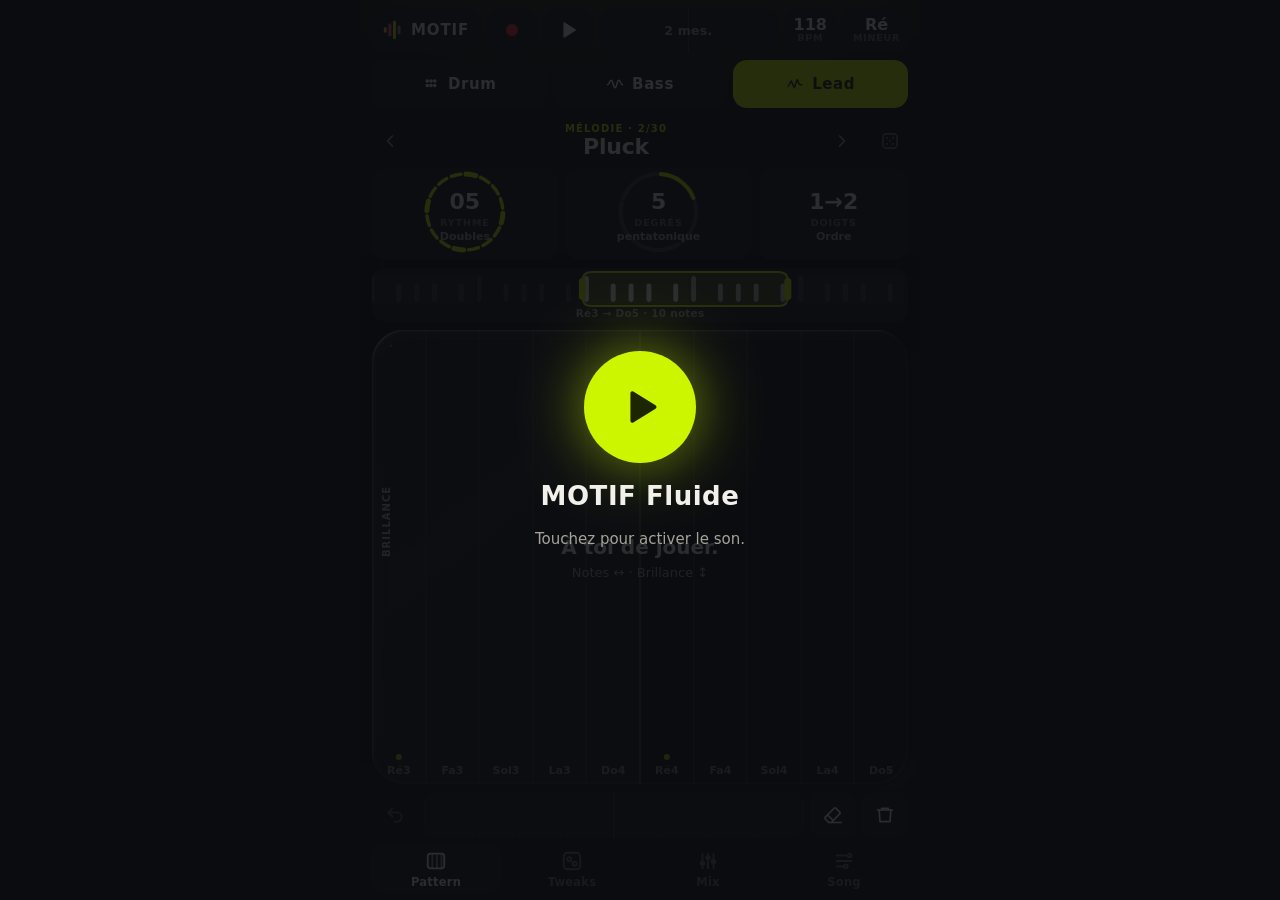
==== fluide/index.html @ ef624890 "MOTIF fluide build 0e9cb14f42" ====
<!doctype html>
<html lang="fr" data-theme="dark">
<head>
<meta charset="utf-8">
<meta name="viewport" content="width=device-width, initial-scale=1, viewport-fit=cover, user-scalable=no">
<meta name="apple-mobile-web-app-capable" content="yes">
<meta name="mobile-web-app-capable" content="yes">
<meta name="apple-mobile-web-app-status-bar-style" content="black-translucent">
<meta name="apple-mobile-web-app-title" content="MOTIF Fluide">
<meta name="application-name" content="MOTIF Fluide">
<meta name="format-detection" content="telephone=no">
<meta name="robots" content="noindex, nofollow, noarchive">
<meta name="color-scheme" content="dark light">
<meta http-equiv="Content-Security-Policy" content="default-src 'self'; script-src 'self' 'sha256-SbL5OrVFmEyQvh30/NEdS1uhGqGf1LzdFZ/gCuJX3ds='; style-src 'self' 'unsafe-inline'; img-src 'self' data: blob:; media-src 'self' blob:; connect-src 'self'; worker-src 'self' blob:; object-src 'none'; base-uri 'none'; form-action 'none'">
<meta name="theme-color" content="#0b0c10" id="themeColor">
<meta name="description" content="MOTIF — créer de la musique au doigt : batterie, basse, mélodie, boucles et exports.">
<title>MOTIF Fluide</title>
<link rel="manifest" href="manifest.webmanifest">
<link rel="icon" href="icons/icon.svg" type="image/svg+xml">
<link rel="apple-touch-icon" href="icons/icon-180.png">
<link rel="stylesheet" href="styles.css?v=0e9cb14f42">
<script>
  // Theme before first paint (no flash). Preference kept per device.
  (function () {
    try {
      var t = localStorage.getItem('motif3-fluide.theme') || 'dark';
      document.documentElement.dataset.theme = t;
      var st = JSON.parse(localStorage.getItem('motif3-fluide.settings') || '{}');
      if (st.glass === undefined ? true : st.glass) document.documentElement.setAttribute('data-glass', '');
      document.getElementById('themeColor').setAttribute('content', t === 'light' ? '#f3efe6' : '#0b0c10');
    } catch (e) {}
  })();
</script>
</head>
<body>
<div id="app" class="app" aria-live="off"></div>
<noscript>MOTIF a besoin de JavaScript.</noscript>
<script type="module" src="app.js?v=0e9cb14f42"></script>
</body>
</html>
---- fluide/styles.css ----
:root{--font: -apple-system, BlinkMacSystemFont, "SF Pro Text", "Inter", system-ui, sans-serif;--r-lg: 20px;--r-md: 14px;--r-sm: 10px;--gap: 8px;--safe-t: env(safe-area-inset-top, 0px);--safe-b: env(safe-area-inset-bottom, 0px);--safe-l: env(safe-area-inset-left, 0px);--safe-r: env(safe-area-inset-right, 0px);--app-h: 100dvh;--accent: var(--lead);--accent-ink: var(--lead-ink)}:root[data-theme=light]{color-scheme:light;--bg: #f3efe6;--bg-2: #ece6d9;--surface: #e6e0d2;--surface-2: #ddd6c6;--surface-3: #d2cab8;--ink: #1d1c1a;--ink-2: #5d5950;--ink-3: #8a8578;--line: rgba(29, 28, 26, .09);--line-2: rgba(29, 28, 26, .16);--drum: #2c9b94;--bass: #df5a4e;--lead: #ec9228;--drum-ink: #08302d;--bass-ink: #3a0c08;--lead-ink: #3b2104;--rec: #e0443a;--ok: #2f8f5b;--glow-a: rgba(255, 255, 255, .55);--glow-b: rgba(255, 255, 255, 0);--pad-hi: rgba(255, 255, 255, .22);--pad-lo: rgba(0, 0, 0, .06);--shadow: 0 8px 30px rgba(60, 45, 20, .16)}:root[data-theme=dark]{color-scheme:dark;--bg: #0b0c10;--bg-2: #0f1015;--surface: #16171d;--surface-2: #1d1f27;--surface-3: #272a34;--ink: #f2f0ea;--ink-2: #a6a39b;--ink-3: #6f6c66;--line: rgba(255, 255, 255, .07);--line-2: rgba(255, 255, 255, .13);--drum: #ffae63;--bass: #ff6886;--lead: #d4f25a;--drum-ink: #2a1503;--bass-ink: #2b0710;--lead-ink: #1d2603;--rec: #ff4d4d;--ok: #63d69a;--glow-a: rgba(255, 255, 255, .5);--glow-b: rgba(255, 255, 255, 0);--pad-hi: rgba(255, 255, 255, .06);--pad-lo: rgba(0, 0, 0, .25);--shadow: 0 10px 40px rgba(0, 0, 0, .55)}@supports (color: color(display-p3 1 1 1)){:root[data-theme=dark]{--drum: color(display-p3 1 .68 .36);--bass: color(display-p3 1 .38 .54);--lead: color(display-p3 .83 .96 .3);--rec: color(display-p3 1 .27 .25)}:root[data-theme=light]{--drum: color(display-p3 .16 .6 .57);--bass: color(display-p3 .87 .33 .28);--lead: color(display-p3 .93 .56 .12)}}*{box-sizing:border-box;-webkit-tap-highlight-color:transparent}html,body{margin:0;height:100%;overflow:hidden;background:var(--bg);color:var(--ink);font-family:var(--font);overscroll-behavior:none}body{position:fixed;inset:0;-webkit-text-size-adjust:100%}body,button,.noselect{-webkit-user-select:none;user-select:none;-webkit-touch-callout:none}input,textarea,[contenteditable]{-webkit-user-select:text;user-select:text;-webkit-touch-callout:default}button{font:inherit;color:inherit;background:none;border:0;padding:0;margin:0;cursor:pointer;touch-action:manipulation}button:focus-visible,[tabindex]:focus-visible{outline:2px solid var(--accent, var(--lead));outline-offset:2px}svg{display:block}.app{position:fixed;inset:0;height:var(--app-h);display:flex;flex-direction:column;padding:var(--safe-t) var(--safe-r) 0 var(--safe-l);background:var(--bg);--accent: var(--lead);--accent-ink: var(--lead-ink);touch-action:none}.app[data-part=drum]{--accent: var(--drum);--accent-ink: var(--drum-ink)}.app[data-part=bass]{--accent: var(--bass);--accent-ink: var(--bass-ink)}.app[data-part=lead]{--accent: var(--lead);--accent-ink: var(--lead-ink)}:root[data-theme=dark] .app:before{content:"";position:absolute;inset:0 0 auto;height:260px;pointer-events:none;background:radial-gradient(120% 100% at 50% -30%,color-mix(in srgb,var(--accent) 22%,transparent),transparent 70%);opacity:.8;transition:background .4s}.app>*{position:relative}.top{display:flex;align-items:center;gap:6px;padding:6px 10px 4px;height:58px;flex:none}.logo{display:flex;align-items:center;justify-content:center;gap:7px;height:46px;padding:0 12px;border-radius:14px;min-width:46px;flex:none;background:var(--surface)}.logo svg{width:22px;height:22px}.logo b{font-size:15px;letter-spacing:.06em;font-weight:800;display:none}@media(min-width:430px){.logo b{display:inline}}.tbtn{width:50px;height:46px;border-radius:14px;display:grid;place-items:center;background:var(--surface);flex:none;transition:transform .08s,background .2s}.tbtn:active{transform:scale(.94)}.tbtn svg{width:22px;height:22px}.tbtn.play[aria-pressed=true]{background:var(--ink);color:var(--bg)}.tbtn.rec svg circle{fill:var(--rec);transition:r .2s}.tbtn.rec[aria-pressed=true]{background:var(--rec)}.tbtn.rec[aria-pressed=true] svg circle{fill:#fff}.tbtn.rec[aria-pressed=true].waiting{animation:recpulse 1.1s ease-in-out infinite}@keyframes recpulse{50%{box-shadow:0 0 0 6px color-mix(in srgb,var(--rec) 30%,transparent)}}.progress{flex:1;min-width:40px;height:46px;border-radius:14px;background:var(--surface);position:relative;overflow:hidden;display:flex;align-items:center;justify-content:center}.progress .fill{position:absolute;inset:0 auto 0 0;width:0;background:color-mix(in srgb,var(--ink) 9%,transparent)}.progress.rec .fill{background:color-mix(in srgb,var(--rec) 26%,transparent)}.progress .bars{position:absolute;inset:0;display:flex}.progress .bars i{flex:1;border-right:1px solid var(--line-2)}.progress .bars i:last-child{border-right:0}.progress .pos{position:relative;font-size:12.5px;font-weight:700;font-variant-numeric:tabular-nums;color:var(--ink-2);letter-spacing:.02em;white-space:nowrap}.chip{height:46px;min-width:52px;padding:0 10px;border-radius:14px;background:var(--surface);display:flex;flex-direction:column;align-items:center;justify-content:center;flex:none;line-height:1.05;touch-action:none}.chip b{font-size:16px;font-weight:750;font-variant-numeric:tabular-nums}.chip small{font-size:9.5px;letter-spacing:.08em;text-transform:uppercase;color:var(--ink-3);font-weight:700}.chip.tempo small{display:flex;align-items:center;gap:3px}.chip.tempo .mi{display:none}.chip.tempo .mi svg{width:10px;height:10px;stroke-width:2.6}.chip.tempo.metro{box-shadow:inset 0 0 0 2px var(--accent)}.chip.tempo.metro .mi{display:block;color:var(--ink)}.chip.tempo.beat{animation:beat .22s ease-out}.chip.tempo.beat.down{animation-name:beatdown}@keyframes beat{0%{background:color-mix(in srgb,var(--accent) 38%,var(--surface))}to{background:var(--surface)}}@keyframes beatdown{0%{background:var(--accent);color:var(--accent-ink)}to{background:var(--surface)}}.parts{display:flex;gap:6px;padding:2px 12px 6px;flex:none}.ptab{flex:1;height:48px;border-radius:14px;background:var(--surface);display:flex;align-items:center;justify-content:center;gap:8px;font-weight:750;font-size:15px;letter-spacing:.04em;position:relative;overflow:hidden;transition:background .25s,color .25s}.ptab .lvl{position:absolute;left:0;bottom:0;height:3px;width:100%;transform-origin:left;transform:scaleX(0);background:var(--pc);opacity:.9}.ptab svg{width:18px;height:18px}.ptab[data-p=drum]{--pc: var(--drum);--pci: var(--drum-ink)}.ptab[data-p=bass]{--pc: var(--bass);--pci: var(--bass-ink)}.ptab[data-p=lead]{--pc: var(--lead);--pci: var(--lead-ink)}.ptab[aria-selected=true]{background:var(--pc);color:var(--pci)}.ptab[aria-selected=true] .lvl{background:var(--pci);opacity:.35}.ptab .mute{position:absolute;top:6px;right:8px;width:7px;height:7px;border-radius:50%;background:var(--ink-3);display:none}.ptab.muted .mute{display:block}.ptab.muted{opacity:.55}.inst{display:flex;align-items:center;gap:4px;padding:0 8px;height:54px;flex:none}.inst .arrow{width:44px;height:44px;border-radius:12px;display:grid;place-items:center;color:var(--ink-2);flex:none}.inst .arrow svg{width:20px;height:20px}.inst .dice{color:var(--ink-3)}.inst .dice:active svg{transform:rotate(90deg);transition:transform .15s}.inst .name{flex:1;min-width:0;text-align:center;height:50px;border-radius:12px;display:flex;flex-direction:column;align-items:center;justify-content:center;touch-action:pan-y}.inst .name small{font-size:10px;letter-spacing:.12em;text-transform:uppercase;color:var(--accent);font-weight:800;white-space:nowrap}:root[data-theme=light] .inst .name small{color:color-mix(in srgb,var(--accent) 70%,var(--ink))}.inst .name b{font-size:22px;font-weight:780;letter-spacing:-.01em;white-space:nowrap;overflow:hidden;text-overflow:ellipsis;max-width:100%}.inst .name.flash b{animation:nameflash .35s ease-out}@keyframes nameflash{0%{opacity:.3;transform:translateY(4px)}}.view{flex:1;min-height:0;display:flex;flex-direction:column;padding:0 12px;gap:8px}.controls{display:flex;gap:8px;flex:none;height:92px}.dial{flex:1;min-width:0;border-radius:var(--r-md);background:var(--surface);position:relative;touch-action:none;display:flex;flex-direction:column;align-items:center;justify-content:center;overflow:hidden}.dial canvas{position:absolute;inset:0;width:100%;height:100%}.dial .v{position:relative;font-size:22px;font-weight:800;font-variant-numeric:tabular-nums;line-height:1;margin-top:6px}.dial .l{position:relative;font-size:9.5px;letter-spacing:.1em;text-transform:uppercase;color:var(--ink-3);font-weight:800;margin-top:4px}.dial .s{position:relative;font-size:11px;color:var(--ink-2);font-weight:600;margin-top:2px;max-width:92%;white-space:nowrap;overflow:hidden;text-overflow:ellipsis}.dial.active{background:var(--surface-2)}.dial.ties .l{color:var(--accent)}.dial.small{flex:.8}.range{flex:none;height:54px;border-radius:var(--r-md);background:var(--surface);position:relative;touch-action:none;overflow:hidden}.range canvas{position:absolute;inset:0;width:100%;height:100%}.range .lbl{position:absolute;left:0;right:0;bottom:3px;text-align:center;font-size:10.5px;font-weight:700;color:var(--ink-2);pointer-events:none;letter-spacing:.02em}.pad{flex:1;min-height:120px;border-radius:var(--r-lg);position:relative;touch-action:none;overflow:hidden;background:var(--surface)}.pad canvas{position:absolute;inset:0;width:100%;height:100%}.pad .hint{position:absolute;inset:0;display:flex;flex-direction:column;align-items:center;justify-content:center;pointer-events:none;text-align:center;padding:20px;transition:opacity .4s}.pad .hint b{font-size:20px;font-weight:780}.pad .hint span{font-size:13px;color:var(--ink-2);margin-top:6px}:root[data-theme=light] .pad .hint b,:root[data-theme=light] .pad .hint span{color:var(--accent-ink)}.pad .ax{position:absolute;font-size:10px;font-weight:800;letter-spacing:.1em;text-transform:uppercase;pointer-events:none;opacity:.7}.pad .ax.x{left:0;right:0;bottom:8px;text-align:center}.pad .ax.y{left:8px;top:50%;transform:translateY(-50%) rotate(-90deg);transform-origin:left center;margin-left:6px;white-space:nowrap}.timeline{flex:none;height:46px;display:flex;gap:6px;align-items:stretch}.tl{flex:1;min-width:0;border-radius:12px;background:var(--surface);position:relative;touch-action:none;overflow:hidden}.tl canvas{position:absolute;inset:0;width:100%;height:100%}.tbtn.small{width:46px;height:46px;border-radius:12px}.tbtn.small svg{width:20px;height:20px}.tbtn.on{background:var(--accent);color:var(--accent-ink)}.tbtn:disabled{opacity:.35}.selbar{position:absolute;inset:4px 4px auto auto;display:none}.groups{display:flex;gap:8px;flex:none;height:64px}.grp{flex:1;min-width:0;border-radius:var(--r-md);background:var(--surface);display:flex;flex-direction:column;align-items:center;justify-content:center;gap:2px;position:relative;padding:0 4px}.grp b{font-size:14px;font-weight:780;white-space:nowrap;overflow:hidden;text-overflow:ellipsis;max-width:100%}.grp small{font-size:10px;color:var(--ink-3);font-weight:700;white-space:nowrap;overflow:hidden;text-overflow:ellipsis;max-width:100%}.grp .num{position:absolute;top:5px;left:7px;font-size:10px;font-weight:800;color:var(--ink-3)}.grp .rec{position:absolute;top:7px;right:8px;width:7px;height:7px;border-radius:50%;background:var(--accent);display:none}.grp.auto .rec{display:block}.grp[aria-selected=true]{background:var(--accent);color:var(--accent-ink)}.grp[aria-selected=true] small,.grp[aria-selected=true] .num{color:var(--accent-ink);opacity:.7}.grp[aria-selected=true] .rec{background:var(--accent-ink)}.autobar{flex:none;height:46px;display:flex;gap:6px;align-items:center}.autobar .info{flex:1;font-size:12.5px;color:var(--ink-2);font-weight:600;padding:0 4px}.pill{height:40px;padding:0 14px;border-radius:12px;background:var(--surface);font-size:13px;font-weight:700;display:inline-flex;align-items:center;gap:6px;white-space:nowrap}.pill:active{transform:scale(.97)}.pill.on{background:var(--accent);color:var(--accent-ink)}.pill.danger{color:var(--rec)}.pill:disabled{opacity:.35}.mix{flex:1;min-height:0;display:flex;flex-direction:column;gap:8px}.faders{flex:1;min-height:0;display:flex;gap:6px}.fader{flex:1;min-width:0;border-radius:var(--r-md);background:var(--surface);position:relative;overflow:hidden;touch-action:none}.fader .fill{position:absolute;left:0;right:0;bottom:0;background:color-mix(in srgb,var(--fc) 70%,transparent)}:root[data-theme=dark] .fader .fill{background:linear-gradient(to top,color-mix(in srgb,var(--fc) 75%,transparent),color-mix(in srgb,var(--fc) 35%,transparent))}.fader .meter{position:absolute;left:0;right:0;bottom:0;height:0;background:color-mix(in srgb,var(--ink) 22%,transparent);mix-blend-mode:overlay}.fader .t{position:absolute;left:0;right:0;top:10px;text-align:center;font-size:12px;font-weight:800}.fader .db{position:absolute;left:0;right:0;top:28px;text-align:center;font-size:11px;font-weight:600;color:var(--ink-2);font-variant-numeric:tabular-nums}.fader .m{position:absolute;left:6px;right:6px;bottom:8px;height:34px;border-radius:10px;background:color-mix(in srgb,var(--bg) 70%,transparent);font-size:12px;font-weight:800;display:grid;place-items:center}.fader .m[aria-pressed=true]{background:var(--ink);color:var(--bg)}.fader.muted .fill{opacity:.25}.mixknobs{flex:none;display:flex;gap:8px;height:92px}.scroll{flex:1;min-height:0;overflow-y:auto;-webkit-overflow-scrolling:touch;touch-action:pan-y;overscroll-behavior:contain;padding-bottom:12px}.sect{margin:4px 0 14px}.sect h3{margin:6px 4px 8px;font-size:11px;letter-spacing:.12em;text-transform:uppercase;color:var(--ink-3);font-weight:800}.row{display:flex;gap:8px;align-items:stretch;flex-wrap:wrap}.seg{display:flex;background:var(--surface);border-radius:12px;padding:3px;gap:3px}.seg button{flex:1;height:40px;min-width:44px;border-radius:9px;font-weight:750;font-size:14px;padding:0 10px}.seg button[aria-pressed=true]{background:var(--accent);color:var(--accent-ink)}.cards{display:flex;gap:8px;flex-wrap:wrap}.pat{width:62px;height:62px;border-radius:14px;background:var(--surface);display:flex;flex-direction:column;align-items:center;justify-content:center;font-weight:800;font-size:20px;position:relative}.pat small{font-size:9.5px;color:var(--ink-3);font-weight:700}.pat[aria-pressed=true]{background:var(--accent);color:var(--accent-ink)}.pat[aria-pressed=true] small{color:var(--accent-ink);opacity:.7}.pat.add{color:var(--ink-3);font-size:26px}.secs{display:flex;flex-direction:column;gap:6px}.sec{display:flex;align-items:center;gap:6px;background:var(--surface);border-radius:12px;padding:6px}.sec.playing{box-shadow:inset 0 0 0 2px var(--accent)}.sec .p{width:40px;height:40px;border-radius:10px;background:var(--surface-3);font-weight:800;font-size:17px;display:grid;place-items:center}.sec .reps{font-size:13px;font-weight:700;color:var(--ink-2);min-width:34px;text-align:center}.sec .mutes{display:flex;gap:3px;flex:1;flex-wrap:wrap}.sec .mutes button{height:30px;padding:0 7px;border-radius:8px;font-size:11px;font-weight:800;background:var(--surface-3)}.sec .mutes button[aria-pressed=true]{opacity:.35;text-decoration:line-through}.sec .x{width:34px;height:34px;border-radius:9px;color:var(--ink-3);display:grid;place-items:center}.big{width:100%;height:52px;border-radius:14px;background:var(--surface);font-weight:780;font-size:15px;display:flex;align-items:center;justify-content:center;gap:8px}.big.accent{background:var(--accent);color:var(--accent-ink)}.big svg{width:20px;height:20px}.grid2{display:grid;grid-template-columns:1fr 1fr;gap:8px}.note{font-size:12.5px;color:var(--ink-2);line-height:1.45;margin:6px 4px}.nav{flex:none;display:flex;padding:6px 10px calc(var(--safe-b) + 6px);gap:4px}.nav button{flex:1;height:50px;border-radius:14px;display:flex;flex-direction:column;align-items:center;justify-content:center;gap:3px;font-size:11.5px;font-weight:750;color:var(--ink-3);letter-spacing:.02em}.nav button svg{width:22px;height:22px}.nav button[aria-selected=true]{color:var(--ink);background:var(--surface)}.sheet-back{position:fixed;inset:0;background:#00000061;z-index:50;opacity:0;transition:opacity .22s;touch-action:none}.sheet-back.open{opacity:1}.sheet{position:fixed;left:0;right:0;bottom:0;z-index:51;max-height:calc(var(--app-h) - var(--safe-t) - 24px);display:flex;flex-direction:column;background:var(--bg-2);border-radius:22px 22px 0 0;box-shadow:var(--shadow);transform:translateY(102%);transition:transform .28s cubic-bezier(.2,.8,.2,1);padding-bottom:var(--safe-b)}.sheet.open{transform:none}.sheet .grab{width:40px;height:5px;border-radius:3px;background:var(--line-2);margin:8px auto 2px;flex:none}.sheet header{display:flex;align-items:center;gap:8px;padding:6px 14px 10px;flex:none}.sheet header h2{margin:0;font-size:19px;font-weight:800;flex:1}.sheet .body{flex:1;min-height:0;overflow-y:auto;-webkit-overflow-scrolling:touch;padding:0 14px 16px;touch-action:pan-y;overscroll-behavior:contain}.close{width:40px;height:40px;border-radius:12px;background:var(--surface);display:grid;place-items:center}.list{display:flex;flex-direction:column;gap:6px}.item{display:flex;align-items:center;gap:10px;min-height:56px;padding:8px 10px;border-radius:14px;background:var(--surface);text-align:left;width:100%}.item .tx{flex:1;min-width:0}.item .tx b{display:block;font-size:15.5px;font-weight:740;white-space:nowrap;overflow:hidden;text-overflow:ellipsis}.item .tx small{display:block;font-size:12px;color:var(--ink-2);margin-top:2px;white-space:nowrap;overflow:hidden;text-overflow:ellipsis}.item[aria-current=true]{box-shadow:inset 0 0 0 2px var(--accent)}.item .ic{width:40px;height:40px;border-radius:11px;background:var(--surface-3);display:grid;place-items:center;flex:none}.item .ic svg{width:20px;height:20px}.item .tag{font-size:10px;font-weight:800;letter-spacing:.06em;text-transform:uppercase;padding:4px 7px;border-radius:7px;background:var(--surface-3);color:var(--ink-2);flex:none}.filters{display:flex;gap:6px;overflow-x:auto;padding:2px 0 10px;touch-action:pan-x;scrollbar-width:none}.filters::-webkit-scrollbar{display:none}.filters button{height:34px;padding:0 12px;border-radius:10px;background:var(--surface);font-size:13px;font-weight:700;white-space:nowrap;flex:none}.filters button[aria-pressed=true]{background:var(--ink);color:var(--bg)}.field{width:100%;height:46px;border-radius:12px;border:0;background:var(--surface);color:var(--ink);font:inherit;font-size:16px;padding:0 12px}.item.switch{cursor:pointer}.item.switch .knob{position:relative;width:48px;height:29px;border-radius:15px;background:var(--surface-3);flex:none;transition:background .2s}.item.switch .knob:after{content:"";position:absolute;top:3px;left:3px;width:23px;height:23px;border-radius:50%;background:var(--bg);box-shadow:0 1px 3px #00000040;transition:transform .2s cubic-bezier(.2,.8,.2,1)}.item.switch[aria-checked=true] .knob{background:var(--accent)}.item.switch[aria-checked=true] .knob:after{transform:translate(19px);background:var(--accent-ink)}.prog{height:6px;border-radius:3px;background:var(--surface-3);overflow:hidden}.prog i{display:block;height:100%;width:0;background:var(--accent);transition:width .2s}.wave{width:100%;height:56px;border-radius:12px;background:var(--surface);display:block}.toast{position:fixed;left:50%;top:calc(var(--safe-t) + 62px);transform:translate(-50%,-10px) scale(.98);display:flex;align-items:center;gap:12px;background:var(--ink);color:var(--bg);padding:0 16px;min-height:46px;border-radius:16px;font-size:14px;font-weight:650;line-height:1.25;z-index:80;opacity:0;transition:opacity .18s,transform .22s cubic-bezier(.2,.8,.2,1);pointer-events:none;width:max-content;max-width:calc(100% - 24px);box-shadow:var(--shadow)}.toast span{padding:11px 0;min-width:0}.toast.act{padding-right:6px}.toast.show{opacity:1;transform:translate(-50%)}.toast.show.act{pointer-events:auto}.toast button{flex:none;height:34px;padding:0 12px;border-radius:10px;font-weight:800;background:color-mix(in srgb,var(--bg) 22%,transparent);color:var(--bg)}.wake{position:fixed;inset:0;z-index:90;display:flex;flex-direction:column;align-items:center;justify-content:center;gap:18px;background:color-mix(in srgb,var(--bg) 86%,transparent);text-align:center;padding:30px}.wake .orb{width:112px;height:112px;border-radius:50%;display:grid;place-items:center;background:var(--accent);color:var(--accent-ink);box-shadow:0 0 color-mix(in srgb,var(--accent) 50%,transparent);animation:orb 2.2s ease-in-out infinite}:root[data-theme=dark] .wake .orb{box-shadow:0 0 60px color-mix(in srgb,var(--accent) 55%,transparent)}.wake .orb svg{width:46px;height:46px}.wake h1{margin:0;font-size:26px;font-weight:800;letter-spacing:.02em}.wake p{margin:0;color:var(--ink-2);font-size:15px;max-width:280px;line-height:1.4}@keyframes orb{50%{transform:scale(1.05)}}.hidden{display:none!important}.sr{position:absolute;width:1px;height:1px;overflow:hidden;clip:rect(0 0 0 0);white-space:nowrap}@media(display-mode:standalone){:root{--app-h: 100vh}html,body{height:100vh}body,.app{bottom:auto;height:100vh}}@media(min-width:700px){.app{max-width:560px;margin:0 auto;left:0;right:0}body{background:var(--bg-2)}}@media(max-height:760px){.top{height:52px;padding-top:4px}.tbtn,.chip,.progress,.logo{height:42px}.parts{padding-bottom:4px}.ptab{height:42px}.inst{height:46px}.inst .name{height:44px}.inst .name b{font-size:20px}.controls{height:76px}.dial .v{font-size:20px;margin-top:4px}.dial .l{margin-top:2px}.range{height:46px}.timeline,.autobar{height:42px}.tbtn.small{height:42px;width:44px}.view{gap:6px}.groups{height:56px}.nav button{height:46px}}@media(max-height:640px){.controls{height:68px}.dial .s{display:none}.inst{height:40px}.inst .name small{display:none}.range{height:40px}}@media(prefers-reduced-motion:reduce){*{animation:none!important;transition:none!important}}[hidden]{display:none!important}canvas.fluid{position:absolute;z-index:-2;pointer-events:none}.gpu-host{background:transparent!important;overflow:visible!important;box-shadow:none!important}.gpu-host[data-glass=optique]{border-radius:32px!important}.gpu-host[data-glass=depoli]{border-radius:30px!important}.gpu-host[data-glass=cristal]{border-radius:26px!important}.faders.gpu-host{position:relative}.faders.gpu-host .fader{background:transparent;overflow:visible}.faders.gpu-host .fader .fill,.faders.gpu-host .fader .meter{display:none}.seg.wrap button{padding:0 6px;font-size:13px}.app>.spill-over{position:absolute!important;inset:0;pointer-events:none;z-index:2}.spill-over>div{position:absolute;opacity:0;box-sizing:border-box;padding:1.5px;background:linear-gradient(var(--ang, 180deg),rgb(var(--hl) / .8),rgb(var(--hl) / 0) 30%,rgb(var(--sh) / 0) 66%,rgb(var(--sh) / .3));-webkit-mask:linear-gradient(#000 0 0) content-box,linear-gradient(#000 0 0);-webkit-mask-composite:xor;mask:linear-gradient(#000 0 0) content-box exclude,linear-gradient(#000 0 0)}:root[data-spill] .lit{--sh: 0 0 0;--hl: 255 255 255;--tk: 1}:root[data-theme=light][data-spill] .lit{--sh: 70 48 12;--tk: .5}:root[data-spill] .lit:not(.solid){text-shadow:calc(var(--ux) * -.5px) calc(var(--uy) * -.5px) 0 rgb(var(--hl) / calc(var(--e) * .2)),calc(var(--ux) * var(--l) * 1px) calc(var(--uy) * var(--l) * 1px) calc(var(--l) * .5px) rgb(var(--sh) / min(.7,calc(var(--e) * var(--tk) * .9)))}:root[data-spill] .lit:not(.solid) svg{filter:drop-shadow(calc(var(--ux) * var(--l) * 1px) calc(var(--uy) * var(--l) * 1px) calc(var(--l) * .5px) rgb(var(--sh) / min(.7,calc(var(--e) * var(--tk) * .9))))}
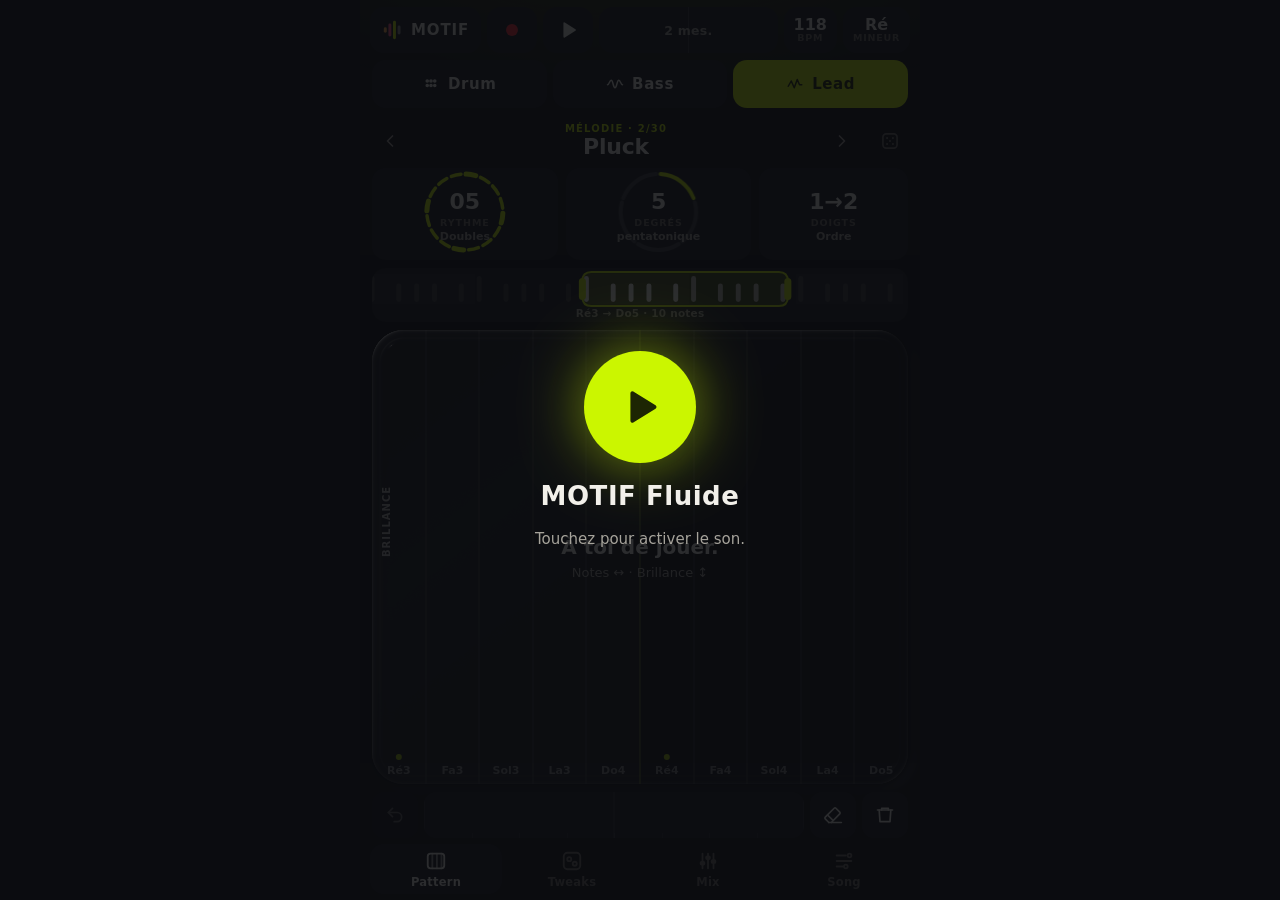
==== commit 5885175d: "MOTIF fluide build 6e0e79fb0f" ====
--- a/fluide/index.html
+++ b/fluide/index.html
@@ -18,7 +18,7 @@
 <link rel="manifest" href="manifest.webmanifest">
 <link rel="icon" href="icons/icon.svg" type="image/svg+xml">
 <link rel="apple-touch-icon" href="icons/icon-180.png">
-<link rel="stylesheet" href="styles.css?v=0e9cb14f42">
+<link rel="stylesheet" href="styles.css?v=6e0e79fb0f">
 <script>
   // Theme before first paint (no flash). Preference kept per device.
   (function () {
@@ -35,6 +35,6 @@
 <body>
 <div id="app" class="app" aria-live="off"></div>
 <noscript>MOTIF a besoin de JavaScript.</noscript>
-<script type="module" src="app.js?v=0e9cb14f42"></script>
+<script type="module" src="app.js?v=6e0e79fb0f"></script>
 </body>
 </html>
--- a/fluide/styles.css
+++ b/fluide/styles.css
@@ -1 +1 @@
-:root{--font: -apple-system, BlinkMacSystemFont, "SF Pro Text", "Inter", system-ui, sans-serif;--r-lg: 20px;--r-md: 14px;--r-sm: 10px;--gap: 8px;--safe-t: env(safe-area-inset-top, 0px);--safe-b: env(safe-area-inset-bottom, 0px);--safe-l: env(safe-area-inset-left, 0px);--safe-r: env(safe-area-inset-right, 0px);--app-h: 100dvh;--accent: var(--lead);--accent-ink: var(--lead-ink)}:root[data-theme=light]{color-scheme:light;--bg: #f3efe6;--bg-2: #ece6d9;--surface: #e6e0d2;--surface-2: #ddd6c6;--surface-3: #d2cab8;--ink: #1d1c1a;--ink-2: #5d5950;--ink-3: #8a8578;--line: rgba(29, 28, 26, .09);--line-2: rgba(29, 28, 26, .16);--drum: #2c9b94;--bass: #df5a4e;--lead: #ec9228;--drum-ink: #08302d;--bass-ink: #3a0c08;--lead-ink: #3b2104;--rec: #e0443a;--ok: #2f8f5b;--glow-a: rgba(255, 255, 255, .55);--glow-b: rgba(255, 255, 255, 0);--pad-hi: rgba(255, 255, 255, .22);--pad-lo: rgba(0, 0, 0, .06);--shadow: 0 8px 30px rgba(60, 45, 20, .16)}:root[data-theme=dark]{color-scheme:dark;--bg: #0b0c10;--bg-2: #0f1015;--surface: #16171d;--surface-2: #1d1f27;--surface-3: #272a34;--ink: #f2f0ea;--ink-2: #a6a39b;--ink-3: #6f6c66;--line: rgba(255, 255, 255, .07);--line-2: rgba(255, 255, 255, .13);--drum: #ffae63;--bass: #ff6886;--lead: #d4f25a;--drum-ink: #2a1503;--bass-ink: #2b0710;--lead-ink: #1d2603;--rec: #ff4d4d;--ok: #63d69a;--glow-a: rgba(255, 255, 255, .5);--glow-b: rgba(255, 255, 255, 0);--pad-hi: rgba(255, 255, 255, .06);--pad-lo: rgba(0, 0, 0, .25);--shadow: 0 10px 40px rgba(0, 0, 0, .55)}@supports (color: color(display-p3 1 1 1)){:root[data-theme=dark]{--drum: color(display-p3 1 .68 .36);--bass: color(display-p3 1 .38 .54);--lead: color(display-p3 .83 .96 .3);--rec: color(display-p3 1 .27 .25)}:root[data-theme=light]{--drum: color(display-p3 .16 .6 .57);--bass: color(display-p3 .87 .33 .28);--lead: color(display-p3 .93 .56 .12)}}*{box-sizing:border-box;-webkit-tap-highlight-color:transparent}html,body{margin:0;height:100%;overflow:hidden;background:var(--bg);color:var(--ink);font-family:var(--font);overscroll-behavior:none}body{position:fixed;inset:0;-webkit-text-size-adjust:100%}body,button,.noselect{-webkit-user-select:none;user-select:none;-webkit-touch-callout:none}input,textarea,[contenteditable]{-webkit-user-select:text;user-select:text;-webkit-touch-callout:default}button{font:inherit;color:inherit;background:none;border:0;padding:0;margin:0;cursor:pointer;touch-action:manipulation}button:focus-visible,[tabindex]:focus-visible{outline:2px solid var(--accent, var(--lead));outline-offset:2px}svg{display:block}.app{position:fixed;inset:0;height:var(--app-h);display:flex;flex-direction:column;padding:var(--safe-t) var(--safe-r) 0 var(--safe-l);background:var(--bg);--accent: var(--lead);--accent-ink: var(--lead-ink);touch-action:none}.app[data-part=drum]{--accent: var(--drum);--accent-ink: var(--drum-ink)}.app[data-part=bass]{--accent: var(--bass);--accent-ink: var(--bass-ink)}.app[data-part=lead]{--accent: var(--lead);--accent-ink: var(--lead-ink)}:root[data-theme=dark] .app:before{content:"";position:absolute;inset:0 0 auto;height:260px;pointer-events:none;background:radial-gradient(120% 100% at 50% -30%,color-mix(in srgb,var(--accent) 22%,transparent),transparent 70%);opacity:.8;transition:background .4s}.app>*{position:relative}.top{display:flex;align-items:center;gap:6px;padding:6px 10px 4px;height:58px;flex:none}.logo{display:flex;align-items:center;justify-content:center;gap:7px;height:46px;padding:0 12px;border-radius:14px;min-width:46px;flex:none;background:var(--surface)}.logo svg{width:22px;height:22px}.logo b{font-size:15px;letter-spacing:.06em;font-weight:800;display:none}@media(min-width:430px){.logo b{display:inline}}.tbtn{width:50px;height:46px;border-radius:14px;display:grid;place-items:center;background:var(--surface);flex:none;transition:transform .08s,background .2s}.tbtn:active{transform:scale(.94)}.tbtn svg{width:22px;height:22px}.tbtn.play[aria-pressed=true]{background:var(--ink);color:var(--bg)}.tbtn.rec svg circle{fill:var(--rec);transition:r .2s}.tbtn.rec[aria-pressed=true]{background:var(--rec)}.tbtn.rec[aria-pressed=true] svg circle{fill:#fff}.tbtn.rec[aria-pressed=true].waiting{animation:recpulse 1.1s ease-in-out infinite}@keyframes recpulse{50%{box-shadow:0 0 0 6px color-mix(in srgb,var(--rec) 30%,transparent)}}.progress{flex:1;min-width:40px;height:46px;border-radius:14px;background:var(--surface);position:relative;overflow:hidden;display:flex;align-items:center;justify-content:center}.progress .fill{position:absolute;inset:0 auto 0 0;width:0;background:color-mix(in srgb,var(--ink) 9%,transparent)}.progress.rec .fill{background:color-mix(in srgb,var(--rec) 26%,transparent)}.progress .bars{position:absolute;inset:0;display:flex}.progress .bars i{flex:1;border-right:1px solid var(--line-2)}.progress .bars i:last-child{border-right:0}.progress .pos{position:relative;font-size:12.5px;font-weight:700;font-variant-numeric:tabular-nums;color:var(--ink-2);letter-spacing:.02em;white-space:nowrap}.chip{height:46px;min-width:52px;padding:0 10px;border-radius:14px;background:var(--surface);display:flex;flex-direction:column;align-items:center;justify-content:center;flex:none;line-height:1.05;touch-action:none}.chip b{font-size:16px;font-weight:750;font-variant-numeric:tabular-nums}.chip small{font-size:9.5px;letter-spacing:.08em;text-transform:uppercase;color:var(--ink-3);font-weight:700}.chip.tempo small{display:flex;align-items:center;gap:3px}.chip.tempo .mi{display:none}.chip.tempo .mi svg{width:10px;height:10px;stroke-width:2.6}.chip.tempo.metro{box-shadow:inset 0 0 0 2px var(--accent)}.chip.tempo.metro .mi{display:block;color:var(--ink)}.chip.tempo.beat{animation:beat .22s ease-out}.chip.tempo.beat.down{animation-name:beatdown}@keyframes beat{0%{background:color-mix(in srgb,var(--accent) 38%,var(--surface))}to{background:var(--surface)}}@keyframes beatdown{0%{background:var(--accent);color:var(--accent-ink)}to{background:var(--surface)}}.parts{display:flex;gap:6px;padding:2px 12px 6px;flex:none}.ptab{flex:1;height:48px;border-radius:14px;background:var(--surface);display:flex;align-items:center;justify-content:center;gap:8px;font-weight:750;font-size:15px;letter-spacing:.04em;position:relative;overflow:hidden;transition:background .25s,color .25s}.ptab .lvl{position:absolute;left:0;bottom:0;height:3px;width:100%;transform-origin:left;transform:scaleX(0);background:var(--pc);opacity:.9}.ptab svg{width:18px;height:18px}.ptab[data-p=drum]{--pc: var(--drum);--pci: var(--drum-ink)}.ptab[data-p=bass]{--pc: var(--bass);--pci: var(--bass-ink)}.ptab[data-p=lead]{--pc: var(--lead);--pci: var(--lead-ink)}.ptab[aria-selected=true]{background:var(--pc);color:var(--pci)}.ptab[aria-selected=true] .lvl{background:var(--pci);opacity:.35}.ptab .mute{position:absolute;top:6px;right:8px;width:7px;height:7px;border-radius:50%;background:var(--ink-3);display:none}.ptab.muted .mute{display:block}.ptab.muted{opacity:.55}.inst{display:flex;align-items:center;gap:4px;padding:0 8px;height:54px;flex:none}.inst .arrow{width:44px;height:44px;border-radius:12px;display:grid;place-items:center;color:var(--ink-2);flex:none}.inst .arrow svg{width:20px;height:20px}.inst .dice{color:var(--ink-3)}.inst .dice:active svg{transform:rotate(90deg);transition:transform .15s}.inst .name{flex:1;min-width:0;text-align:center;height:50px;border-radius:12px;display:flex;flex-direction:column;align-items:center;justify-content:center;touch-action:pan-y}.inst .name small{font-size:10px;letter-spacing:.12em;text-transform:uppercase;color:var(--accent);font-weight:800;white-space:nowrap}:root[data-theme=light] .inst .name small{color:color-mix(in srgb,var(--accent) 70%,var(--ink))}.inst .name b{font-size:22px;font-weight:780;letter-spacing:-.01em;white-space:nowrap;overflow:hidden;text-overflow:ellipsis;max-width:100%}.inst .name.flash b{animation:nameflash .35s ease-out}@keyframes nameflash{0%{opacity:.3;transform:translateY(4px)}}.view{flex:1;min-height:0;display:flex;flex-direction:column;padding:0 12px;gap:8px}.controls{display:flex;gap:8px;flex:none;height:92px}.dial{flex:1;min-width:0;border-radius:var(--r-md);background:var(--surface);position:relative;touch-action:none;display:flex;flex-direction:column;align-items:center;justify-content:center;overflow:hidden}.dial canvas{position:absolute;inset:0;width:100%;height:100%}.dial .v{position:relative;font-size:22px;font-weight:800;font-variant-numeric:tabular-nums;line-height:1;margin-top:6px}.dial .l{position:relative;font-size:9.5px;letter-spacing:.1em;text-transform:uppercase;color:var(--ink-3);font-weight:800;margin-top:4px}.dial .s{position:relative;font-size:11px;color:var(--ink-2);font-weight:600;margin-top:2px;max-width:92%;white-space:nowrap;overflow:hidden;text-overflow:ellipsis}.dial.active{background:var(--surface-2)}.dial.ties .l{color:var(--accent)}.dial.small{flex:.8}.range{flex:none;height:54px;border-radius:var(--r-md);background:var(--surface);position:relative;touch-action:none;overflow:hidden}.range canvas{position:absolute;inset:0;width:100%;height:100%}.range .lbl{position:absolute;left:0;right:0;bottom:3px;text-align:center;font-size:10.5px;font-weight:700;color:var(--ink-2);pointer-events:none;letter-spacing:.02em}.pad{flex:1;min-height:120px;border-radius:var(--r-lg);position:relative;touch-action:none;overflow:hidden;background:var(--surface)}.pad canvas{position:absolute;inset:0;width:100%;height:100%}.pad .hint{position:absolute;inset:0;display:flex;flex-direction:column;align-items:center;justify-content:center;pointer-events:none;text-align:center;padding:20px;transition:opacity .4s}.pad .hint b{font-size:20px;font-weight:780}.pad .hint span{font-size:13px;color:var(--ink-2);margin-top:6px}:root[data-theme=light] .pad .hint b,:root[data-theme=light] .pad .hint span{color:var(--accent-ink)}.pad .ax{position:absolute;font-size:10px;font-weight:800;letter-spacing:.1em;text-transform:uppercase;pointer-events:none;opacity:.7}.pad .ax.x{left:0;right:0;bottom:8px;text-align:center}.pad .ax.y{left:8px;top:50%;transform:translateY(-50%) rotate(-90deg);transform-origin:left center;margin-left:6px;white-space:nowrap}.timeline{flex:none;height:46px;display:flex;gap:6px;align-items:stretch}.tl{flex:1;min-width:0;border-radius:12px;background:var(--surface);position:relative;touch-action:none;overflow:hidden}.tl canvas{position:absolute;inset:0;width:100%;height:100%}.tbtn.small{width:46px;height:46px;border-radius:12px}.tbtn.small svg{width:20px;height:20px}.tbtn.on{background:var(--accent);color:var(--accent-ink)}.tbtn:disabled{opacity:.35}.selbar{position:absolute;inset:4px 4px auto auto;display:none}.groups{display:flex;gap:8px;flex:none;height:64px}.grp{flex:1;min-width:0;border-radius:var(--r-md);background:var(--surface);display:flex;flex-direction:column;align-items:center;justify-content:center;gap:2px;position:relative;padding:0 4px}.grp b{font-size:14px;font-weight:780;white-space:nowrap;overflow:hidden;text-overflow:ellipsis;max-width:100%}.grp small{font-size:10px;color:var(--ink-3);font-weight:700;white-space:nowrap;overflow:hidden;text-overflow:ellipsis;max-width:100%}.grp .num{position:absolute;top:5px;left:7px;font-size:10px;font-weight:800;color:var(--ink-3)}.grp .rec{position:absolute;top:7px;right:8px;width:7px;height:7px;border-radius:50%;background:var(--accent);display:none}.grp.auto .rec{display:block}.grp[aria-selected=true]{background:var(--accent);color:var(--accent-ink)}.grp[aria-selected=true] small,.grp[aria-selected=true] .num{color:var(--accent-ink);opacity:.7}.grp[aria-selected=true] .rec{background:var(--accent-ink)}.autobar{flex:none;height:46px;display:flex;gap:6px;align-items:center}.autobar .info{flex:1;font-size:12.5px;color:var(--ink-2);font-weight:600;padding:0 4px}.pill{height:40px;padding:0 14px;border-radius:12px;background:var(--surface);font-size:13px;font-weight:700;display:inline-flex;align-items:center;gap:6px;white-space:nowrap}.pill:active{transform:scale(.97)}.pill.on{background:var(--accent);color:var(--accent-ink)}.pill.danger{color:var(--rec)}.pill:disabled{opacity:.35}.mix{flex:1;min-height:0;display:flex;flex-direction:column;gap:8px}.faders{flex:1;min-height:0;display:flex;gap:6px}.fader{flex:1;min-width:0;border-radius:var(--r-md);background:var(--surface);position:relative;overflow:hidden;touch-action:none}.fader .fill{position:absolute;left:0;right:0;bottom:0;background:color-mix(in srgb,var(--fc) 70%,transparent)}:root[data-theme=dark] .fader .fill{background:linear-gradient(to top,color-mix(in srgb,var(--fc) 75%,transparent),color-mix(in srgb,var(--fc) 35%,transparent))}.fader .meter{position:absolute;left:0;right:0;bottom:0;height:0;background:color-mix(in srgb,var(--ink) 22%,transparent);mix-blend-mode:overlay}.fader .t{position:absolute;left:0;right:0;top:10px;text-align:center;font-size:12px;font-weight:800}.fader .db{position:absolute;left:0;right:0;top:28px;text-align:center;font-size:11px;font-weight:600;color:var(--ink-2);font-variant-numeric:tabular-nums}.fader .m{position:absolute;left:6px;right:6px;bottom:8px;height:34px;border-radius:10px;background:color-mix(in srgb,var(--bg) 70%,transparent);font-size:12px;font-weight:800;display:grid;place-items:center}.fader .m[aria-pressed=true]{background:var(--ink);color:var(--bg)}.fader.muted .fill{opacity:.25}.mixknobs{flex:none;display:flex;gap:8px;height:92px}.scroll{flex:1;min-height:0;overflow-y:auto;-webkit-overflow-scrolling:touch;touch-action:pan-y;overscroll-behavior:contain;padding-bottom:12px}.sect{margin:4px 0 14px}.sect h3{margin:6px 4px 8px;font-size:11px;letter-spacing:.12em;text-transform:uppercase;color:var(--ink-3);font-weight:800}.row{display:flex;gap:8px;align-items:stretch;flex-wrap:wrap}.seg{display:flex;background:var(--surface);border-radius:12px;padding:3px;gap:3px}.seg button{flex:1;height:40px;min-width:44px;border-radius:9px;font-weight:750;font-size:14px;padding:0 10px}.seg button[aria-pressed=true]{background:var(--accent);color:var(--accent-ink)}.cards{display:flex;gap:8px;flex-wrap:wrap}.pat{width:62px;height:62px;border-radius:14px;background:var(--surface);display:flex;flex-direction:column;align-items:center;justify-content:center;font-weight:800;font-size:20px;position:relative}.pat small{font-size:9.5px;color:var(--ink-3);font-weight:700}.pat[aria-pressed=true]{background:var(--accent);color:var(--accent-ink)}.pat[aria-pressed=true] small{color:var(--accent-ink);opacity:.7}.pat.add{color:var(--ink-3);font-size:26px}.secs{display:flex;flex-direction:column;gap:6px}.sec{display:flex;align-items:center;gap:6px;background:var(--surface);border-radius:12px;padding:6px}.sec.playing{box-shadow:inset 0 0 0 2px var(--accent)}.sec .p{width:40px;height:40px;border-radius:10px;background:var(--surface-3);font-weight:800;font-size:17px;display:grid;place-items:center}.sec .reps{font-size:13px;font-weight:700;color:var(--ink-2);min-width:34px;text-align:center}.sec .mutes{display:flex;gap:3px;flex:1;flex-wrap:wrap}.sec .mutes button{height:30px;padding:0 7px;border-radius:8px;font-size:11px;font-weight:800;background:var(--surface-3)}.sec .mutes button[aria-pressed=true]{opacity:.35;text-decoration:line-through}.sec .x{width:34px;height:34px;border-radius:9px;color:var(--ink-3);display:grid;place-items:center}.big{width:100%;height:52px;border-radius:14px;background:var(--surface);font-weight:780;font-size:15px;display:flex;align-items:center;justify-content:center;gap:8px}.big.accent{background:var(--accent);color:var(--accent-ink)}.big svg{width:20px;height:20px}.grid2{display:grid;grid-template-columns:1fr 1fr;gap:8px}.note{font-size:12.5px;color:var(--ink-2);line-height:1.45;margin:6px 4px}.nav{flex:none;display:flex;padding:6px 10px calc(var(--safe-b) + 6px);gap:4px}.nav button{flex:1;height:50px;border-radius:14px;display:flex;flex-direction:column;align-items:center;justify-content:center;gap:3px;font-size:11.5px;font-weight:750;color:var(--ink-3);letter-spacing:.02em}.nav button svg{width:22px;height:22px}.nav button[aria-selected=true]{color:var(--ink);background:var(--surface)}.sheet-back{position:fixed;inset:0;background:#00000061;z-index:50;opacity:0;transition:opacity .22s;touch-action:none}.sheet-back.open{opacity:1}.sheet{position:fixed;left:0;right:0;bottom:0;z-index:51;max-height:calc(var(--app-h) - var(--safe-t) - 24px);display:flex;flex-direction:column;background:var(--bg-2);border-radius:22px 22px 0 0;box-shadow:var(--shadow);transform:translateY(102%);transition:transform .28s cubic-bezier(.2,.8,.2,1);padding-bottom:var(--safe-b)}.sheet.open{transform:none}.sheet .grab{width:40px;height:5px;border-radius:3px;background:var(--line-2);margin:8px auto 2px;flex:none}.sheet header{display:flex;align-items:center;gap:8px;padding:6px 14px 10px;flex:none}.sheet header h2{margin:0;font-size:19px;font-weight:800;flex:1}.sheet .body{flex:1;min-height:0;overflow-y:auto;-webkit-overflow-scrolling:touch;padding:0 14px 16px;touch-action:pan-y;overscroll-behavior:contain}.close{width:40px;height:40px;border-radius:12px;background:var(--surface);display:grid;place-items:center}.list{display:flex;flex-direction:column;gap:6px}.item{display:flex;align-items:center;gap:10px;min-height:56px;padding:8px 10px;border-radius:14px;background:var(--surface);text-align:left;width:100%}.item .tx{flex:1;min-width:0}.item .tx b{display:block;font-size:15.5px;font-weight:740;white-space:nowrap;overflow:hidden;text-overflow:ellipsis}.item .tx small{display:block;font-size:12px;color:var(--ink-2);margin-top:2px;white-space:nowrap;overflow:hidden;text-overflow:ellipsis}.item[aria-current=true]{box-shadow:inset 0 0 0 2px var(--accent)}.item .ic{width:40px;height:40px;border-radius:11px;background:var(--surface-3);display:grid;place-items:center;flex:none}.item .ic svg{width:20px;height:20px}.item .tag{font-size:10px;font-weight:800;letter-spacing:.06em;text-transform:uppercase;padding:4px 7px;border-radius:7px;background:var(--surface-3);color:var(--ink-2);flex:none}.filters{display:flex;gap:6px;overflow-x:auto;padding:2px 0 10px;touch-action:pan-x;scrollbar-width:none}.filters::-webkit-scrollbar{display:none}.filters button{height:34px;padding:0 12px;border-radius:10px;background:var(--surface);font-size:13px;font-weight:700;white-space:nowrap;flex:none}.filters button[aria-pressed=true]{background:var(--ink);color:var(--bg)}.field{width:100%;height:46px;border-radius:12px;border:0;background:var(--surface);color:var(--ink);font:inherit;font-size:16px;padding:0 12px}.item.switch{cursor:pointer}.item.switch .knob{position:relative;width:48px;height:29px;border-radius:15px;background:var(--surface-3);flex:none;transition:background .2s}.item.switch .knob:after{content:"";position:absolute;top:3px;left:3px;width:23px;height:23px;border-radius:50%;background:var(--bg);box-shadow:0 1px 3px #00000040;transition:transform .2s cubic-bezier(.2,.8,.2,1)}.item.switch[aria-checked=true] .knob{background:var(--accent)}.item.switch[aria-checked=true] .knob:after{transform:translate(19px);background:var(--accent-ink)}.prog{height:6px;border-radius:3px;background:var(--surface-3);overflow:hidden}.prog i{display:block;height:100%;width:0;background:var(--accent);transition:width .2s}.wave{width:100%;height:56px;border-radius:12px;background:var(--surface);display:block}.toast{position:fixed;left:50%;top:calc(var(--safe-t) + 62px);transform:translate(-50%,-10px) scale(.98);display:flex;align-items:center;gap:12px;background:var(--ink);color:var(--bg);padding:0 16px;min-height:46px;border-radius:16px;font-size:14px;font-weight:650;line-height:1.25;z-index:80;opacity:0;transition:opacity .18s,transform .22s cubic-bezier(.2,.8,.2,1);pointer-events:none;width:max-content;max-width:calc(100% - 24px);box-shadow:var(--shadow)}.toast span{padding:11px 0;min-width:0}.toast.act{padding-right:6px}.toast.show{opacity:1;transform:translate(-50%)}.toast.show.act{pointer-events:auto}.toast button{flex:none;height:34px;padding:0 12px;border-radius:10px;font-weight:800;background:color-mix(in srgb,var(--bg) 22%,transparent);color:var(--bg)}.wake{position:fixed;inset:0;z-index:90;display:flex;flex-direction:column;align-items:center;justify-content:center;gap:18px;background:color-mix(in srgb,var(--bg) 86%,transparent);text-align:center;padding:30px}.wake .orb{width:112px;height:112px;border-radius:50%;display:grid;place-items:center;background:var(--accent);color:var(--accent-ink);box-shadow:0 0 color-mix(in srgb,var(--accent) 50%,transparent);animation:orb 2.2s ease-in-out infinite}:root[data-theme=dark] .wake .orb{box-shadow:0 0 60px color-mix(in srgb,var(--accent) 55%,transparent)}.wake .orb svg{width:46px;height:46px}.wake h1{margin:0;font-size:26px;font-weight:800;letter-spacing:.02em}.wake p{margin:0;color:var(--ink-2);font-size:15px;max-width:280px;line-height:1.4}@keyframes orb{50%{transform:scale(1.05)}}.hidden{display:none!important}.sr{position:absolute;width:1px;height:1px;overflow:hidden;clip:rect(0 0 0 0);white-space:nowrap}@media(display-mode:standalone){:root{--app-h: 100vh}html,body{height:100vh}body,.app{bottom:auto;height:100vh}}@media(min-width:700px){.app{max-width:560px;margin:0 auto;left:0;right:0}body{background:var(--bg-2)}}@media(max-height:760px){.top{height:52px;padding-top:4px}.tbtn,.chip,.progress,.logo{height:42px}.parts{padding-bottom:4px}.ptab{height:42px}.inst{height:46px}.inst .name{height:44px}.inst .name b{font-size:20px}.controls{height:76px}.dial .v{font-size:20px;margin-top:4px}.dial .l{margin-top:2px}.range{height:46px}.timeline,.autobar{height:42px}.tbtn.small{height:42px;width:44px}.view{gap:6px}.groups{height:56px}.nav button{height:46px}}@media(max-height:640px){.controls{height:68px}.dial .s{display:none}.inst{height:40px}.inst .name small{display:none}.range{height:40px}}@media(prefers-reduced-motion:reduce){*{animation:none!important;transition:none!important}}[hidden]{display:none!important}canvas.fluid{position:absolute;z-index:-2;pointer-events:none}.gpu-host{background:transparent!important;overflow:visible!important;box-shadow:none!important}.gpu-host[data-glass=optique]{border-radius:32px!important}.gpu-host[data-glass=depoli]{border-radius:30px!important}.gpu-host[data-glass=cristal]{border-radius:26px!important}.faders.gpu-host{position:relative}.faders.gpu-host .fader{background:transparent;overflow:visible}.faders.gpu-host .fader .fill,.faders.gpu-host .fader .meter{display:none}.seg.wrap button{padding:0 6px;font-size:13px}.app>.spill-over{position:absolute!important;inset:0;pointer-events:none;z-index:2}.spill-over>div{position:absolute;opacity:0;box-sizing:border-box;padding:1.5px;background:linear-gradient(var(--ang, 180deg),rgb(var(--hl) / .8),rgb(var(--hl) / 0) 30%,rgb(var(--sh) / 0) 66%,rgb(var(--sh) / .3));-webkit-mask:linear-gradient(#000 0 0) content-box,linear-gradient(#000 0 0);-webkit-mask-composite:xor;mask:linear-gradient(#000 0 0) content-box exclude,linear-gradient(#000 0 0)}:root[data-spill] .lit{--sh: 0 0 0;--hl: 255 255 255;--tk: 1}:root[data-theme=light][data-spill] .lit{--sh: 70 48 12;--tk: .5}:root[data-spill] .lit:not(.solid){text-shadow:calc(var(--ux) * -.5px) calc(var(--uy) * -.5px) 0 rgb(var(--hl) / calc(var(--e) * .2)),calc(var(--ux) * var(--l) * 1px) calc(var(--uy) * var(--l) * 1px) calc(var(--l) * .5px) rgb(var(--sh) / min(.7,calc(var(--e) * var(--tk) * .9)))}:root[data-spill] .lit:not(.solid) svg{filter:drop-shadow(calc(var(--ux) * var(--l) * 1px) calc(var(--uy) * var(--l) * 1px) calc(var(--l) * .5px) rgb(var(--sh) / min(.7,calc(var(--e) * var(--tk) * .9))))}
+:root{--font: -apple-system, BlinkMacSystemFont, "SF Pro Text", "Inter", system-ui, sans-serif;--r-lg: 20px;--r-md: 14px;--r-sm: 10px;--gap: 8px;--safe-t: env(safe-area-inset-top, 0px);--safe-b: env(safe-area-inset-bottom, 0px);--safe-l: env(safe-area-inset-left, 0px);--safe-r: env(safe-area-inset-right, 0px);--app-h: 100dvh;--accent: var(--lead);--accent-ink: var(--lead-ink)}:root[data-theme=light]{color-scheme:light;--bg: #f3efe6;--bg-2: #ece6d9;--surface: #e6e0d2;--surface-2: #ddd6c6;--surface-3: #d2cab8;--ink: #1d1c1a;--ink-2: #5d5950;--ink-3: #8a8578;--line: rgba(29, 28, 26, .09);--line-2: rgba(29, 28, 26, .16);--drum: #2c9b94;--bass: #df5a4e;--lead: #ec9228;--drum-ink: #08302d;--bass-ink: #3a0c08;--lead-ink: #3b2104;--rec: #e0443a;--ok: #2f8f5b;--glow-a: rgba(255, 255, 255, .55);--glow-b: rgba(255, 255, 255, 0);--pad-hi: rgba(255, 255, 255, .22);--pad-lo: rgba(0, 0, 0, .06);--shadow: 0 8px 30px rgba(60, 45, 20, .16)}:root[data-theme=dark]{color-scheme:dark;--bg: #0b0c10;--bg-2: #0f1015;--surface: #16171d;--surface-2: #1d1f27;--surface-3: #272a34;--ink: #f2f0ea;--ink-2: #a6a39b;--ink-3: #6f6c66;--line: rgba(255, 255, 255, .07);--line-2: rgba(255, 255, 255, .13);--drum: #ffae63;--bass: #ff6886;--lead: #d4f25a;--drum-ink: #2a1503;--bass-ink: #2b0710;--lead-ink: #1d2603;--rec: #ff4d4d;--ok: #63d69a;--glow-a: rgba(255, 255, 255, .5);--glow-b: rgba(255, 255, 255, 0);--pad-hi: rgba(255, 255, 255, .06);--pad-lo: rgba(0, 0, 0, .25);--shadow: 0 10px 40px rgba(0, 0, 0, .55)}@supports (color: color(display-p3 1 1 1)){:root[data-theme=dark]{--drum: color(display-p3 1 .68 .36);--bass: color(display-p3 1 .38 .54);--lead: color(display-p3 .83 .96 .3);--rec: color(display-p3 1 .27 .25)}:root[data-theme=light]{--drum: color(display-p3 .16 .6 .57);--bass: color(display-p3 .87 .33 .28);--lead: color(display-p3 .93 .56 .12)}}*{box-sizing:border-box;-webkit-tap-highlight-color:transparent}html,body{margin:0;height:100%;overflow:hidden;background:var(--bg);color:var(--ink);font-family:var(--font);overscroll-behavior:none}body{position:fixed;inset:0;-webkit-text-size-adjust:100%}*,*:before,*:after{-webkit-user-select:none;user-select:none;-webkit-touch-callout:none}input,textarea,[contenteditable],[contenteditable] *{-webkit-user-select:text;user-select:text;-webkit-touch-callout:default}button{font:inherit;color:inherit;background:none;border:0;padding:0;margin:0;cursor:pointer;touch-action:manipulation}button:focus-visible,[tabindex]:focus-visible{outline:2px solid var(--accent, var(--lead));outline-offset:2px}svg{display:block}.app{position:fixed;inset:0;height:var(--app-h);display:flex;flex-direction:column;padding:var(--safe-t) var(--safe-r) 0 var(--safe-l);background:var(--bg);--accent: var(--lead);--accent-ink: var(--lead-ink);touch-action:none}.app[data-part=drum]{--accent: var(--drum);--accent-ink: var(--drum-ink)}.app[data-part=bass]{--accent: var(--bass);--accent-ink: var(--bass-ink)}.app[data-part=lead]{--accent: var(--lead);--accent-ink: var(--lead-ink)}:root[data-theme=dark] .app:before{content:"";position:absolute;inset:0 0 auto;height:260px;pointer-events:none;background:radial-gradient(120% 100% at 50% -30%,color-mix(in srgb,var(--accent) 22%,transparent),transparent 70%);opacity:.8;transition:background .4s}.app>*{position:relative}.top{display:flex;align-items:center;gap:6px;padding:6px 10px 4px;height:58px;flex:none}.logo{display:flex;align-items:center;justify-content:center;gap:7px;height:46px;padding:0 12px;border-radius:14px;min-width:46px;flex:none;background:var(--surface)}.logo svg{width:22px;height:22px}.logo b{font-size:15px;letter-spacing:.06em;font-weight:800;display:none}@media(min-width:430px){.logo b{display:inline}}.tbtn{width:50px;height:46px;border-radius:14px;display:grid;place-items:center;background:var(--surface);flex:none;transition:transform .08s,background .2s}.tbtn:active{transform:scale(.94)}.tbtn svg{width:22px;height:22px}.tbtn.play[aria-pressed=true]{background:var(--ink);color:var(--bg)}.tbtn.rec svg circle{fill:var(--rec);transition:r .2s}.tbtn.rec[aria-pressed=true]{background:var(--rec)}.tbtn.rec[aria-pressed=true] svg circle{fill:#fff}.tbtn.rec[aria-pressed=true].waiting{animation:recpulse 1.1s ease-in-out infinite}@keyframes recpulse{50%{box-shadow:0 0 0 6px color-mix(in srgb,var(--rec) 30%,transparent)}}.progress{flex:1;min-width:40px;height:46px;border-radius:14px;background:var(--surface);position:relative;overflow:hidden;display:flex;align-items:center;justify-content:center}.progress .fill{position:absolute;inset:0 auto 0 0;width:0;background:color-mix(in srgb,var(--ink) 9%,transparent)}.progress.rec .fill{background:color-mix(in srgb,var(--rec) 26%,transparent)}.progress .bars{position:absolute;inset:0;display:flex}.progress .bars i{flex:1;border-right:1px solid var(--line-2)}.progress .bars i:last-child{border-right:0}.progress .pos{position:relative;font-size:12.5px;font-weight:700;font-variant-numeric:tabular-nums;color:var(--ink-2);letter-spacing:.02em;white-space:nowrap}.chip{height:46px;min-width:52px;padding:0 10px;border-radius:14px;background:var(--surface);display:flex;flex-direction:column;align-items:center;justify-content:center;flex:none;line-height:1.05;touch-action:none}.chip b{font-size:16px;font-weight:750;font-variant-numeric:tabular-nums}.chip small{font-size:9.5px;letter-spacing:.08em;text-transform:uppercase;color:var(--ink-3);font-weight:700}.chip.tempo small{display:flex;align-items:center;gap:3px}.chip.tempo .mi{display:none}.chip.tempo .mi svg{width:10px;height:10px;stroke-width:2.6}.chip.tempo.metro{box-shadow:inset 0 0 0 2px var(--accent)}.chip.tempo.metro .mi{display:block;color:var(--ink)}.chip.tempo.beat{animation:beat .22s ease-out}.chip.tempo.beat.down{animation-name:beatdown}@keyframes beat{0%{background:color-mix(in srgb,var(--accent) 38%,var(--surface))}to{background:var(--surface)}}@keyframes beatdown{0%{background:var(--accent);color:var(--accent-ink)}to{background:var(--surface)}}.parts{display:flex;gap:6px;padding:2px 12px 6px;flex:none}.ptab{flex:1;height:48px;border-radius:14px;background:var(--surface);display:flex;align-items:center;justify-content:center;gap:8px;font-weight:750;font-size:15px;letter-spacing:.04em;position:relative;overflow:hidden;transition:background .25s,color .25s}.ptab .lvl{position:absolute;left:0;bottom:0;height:3px;width:100%;transform-origin:left;transform:scaleX(0);background:var(--pc);opacity:.9}.ptab svg{width:18px;height:18px}.ptab[data-p=drum]{--pc: var(--drum);--pci: var(--drum-ink)}.ptab[data-p=bass]{--pc: var(--bass);--pci: var(--bass-ink)}.ptab[data-p=lead]{--pc: var(--lead);--pci: var(--lead-ink)}.ptab[aria-selected=true]{background:var(--pc);color:var(--pci)}.ptab[aria-selected=true] .lvl{background:var(--pci);opacity:.35}.ptab .mute{position:absolute;top:6px;right:8px;width:7px;height:7px;border-radius:50%;background:var(--ink-3);display:none}.ptab.muted .mute{display:block}.ptab.muted{opacity:.55}.inst{display:flex;align-items:center;gap:4px;padding:0 8px;height:54px;flex:none}.inst .arrow{width:44px;height:44px;border-radius:12px;display:grid;place-items:center;color:var(--ink-2);flex:none}.inst .arrow svg{width:20px;height:20px}.inst .dice{color:var(--ink-3)}.inst .dice:active svg{transform:rotate(90deg);transition:transform .15s}.inst .name{flex:1;min-width:0;text-align:center;height:50px;border-radius:12px;display:flex;flex-direction:column;align-items:center;justify-content:center;touch-action:pan-y}.inst .name small{font-size:10px;letter-spacing:.12em;text-transform:uppercase;color:var(--accent);font-weight:800;white-space:nowrap}:root[data-theme=light] .inst .name small{color:color-mix(in srgb,var(--accent) 70%,var(--ink))}.inst .name b{font-size:22px;font-weight:780;letter-spacing:-.01em;white-space:nowrap;overflow:hidden;text-overflow:ellipsis;max-width:100%}.inst .name.flash b{animation:nameflash .35s ease-out}@keyframes nameflash{0%{opacity:.3;transform:translateY(4px)}}.view{flex:1;min-height:0;display:flex;flex-direction:column;padding:0 12px;gap:8px}.controls{display:flex;gap:8px;flex:none;height:92px}.dial{flex:1;min-width:0;border-radius:var(--r-md);background:var(--surface);position:relative;touch-action:none;display:flex;flex-direction:column;align-items:center;justify-content:center;overflow:hidden}.dial canvas{position:absolute;inset:0;width:100%;height:100%}.dial .v{position:relative;font-size:22px;font-weight:800;font-variant-numeric:tabular-nums;line-height:1;margin-top:6px}.dial .l{position:relative;font-size:9.5px;letter-spacing:.1em;text-transform:uppercase;color:var(--ink-3);font-weight:800;margin-top:4px}.dial .s{position:relative;font-size:11px;color:var(--ink-2);font-weight:600;margin-top:2px;max-width:92%;white-space:nowrap;overflow:hidden;text-overflow:ellipsis}.dial.active{background:var(--surface-2)}.dial.ties .l{color:var(--accent)}.dial.small{flex:.8}.range{flex:none;height:54px;border-radius:var(--r-md);background:var(--surface);position:relative;touch-action:none;overflow:hidden}.range canvas{position:absolute;inset:0;width:100%;height:100%}.range .lbl{position:absolute;left:0;right:0;bottom:3px;text-align:center;font-size:10.5px;font-weight:700;color:var(--ink-2);pointer-events:none;letter-spacing:.02em}.pad{flex:1;min-height:120px;border-radius:var(--r-lg);position:relative;touch-action:none;overflow:hidden;background:var(--surface)}.pad canvas{position:absolute;inset:0;width:100%;height:100%}.pad .hint{position:absolute;inset:0;display:flex;flex-direction:column;align-items:center;justify-content:center;pointer-events:none;text-align:center;padding:20px;transition:opacity .4s}.pad .hint b{font-size:20px;font-weight:780}.pad .hint span{font-size:13px;color:var(--ink-2);margin-top:6px}:root[data-theme=light] .pad .hint b,:root[data-theme=light] .pad .hint span{color:var(--accent-ink)}.pad .ax{position:absolute;font-size:10px;font-weight:800;letter-spacing:.1em;text-transform:uppercase;pointer-events:none;opacity:.7}.pad .ax.x{left:0;right:0;bottom:8px;text-align:center}.pad .ax.y{left:8px;top:50%;transform:translateY(-50%) rotate(-90deg);transform-origin:left center;margin-left:6px;white-space:nowrap}.timeline{flex:none;height:46px;display:flex;gap:6px;align-items:stretch}.tl{flex:1;min-width:0;border-radius:12px;background:var(--surface);position:relative;touch-action:none;overflow:hidden}.tl canvas{position:absolute;inset:0;width:100%;height:100%}.tbtn.small{width:46px;height:46px;border-radius:12px}.tbtn.small svg{width:20px;height:20px}.tbtn.on{background:var(--accent);color:var(--accent-ink)}.tbtn:disabled{opacity:.35}.selbar{position:absolute;inset:4px 4px auto auto;display:none}.groups{display:flex;gap:8px;flex:none;height:64px}.grp{flex:1;min-width:0;border-radius:var(--r-md);background:var(--surface);display:flex;flex-direction:column;align-items:center;justify-content:center;gap:2px;position:relative;padding:0 4px}.grp b{font-size:14px;font-weight:780;white-space:nowrap;overflow:hidden;text-overflow:ellipsis;max-width:100%}.grp small{font-size:10px;color:var(--ink-3);font-weight:700;white-space:nowrap;overflow:hidden;text-overflow:ellipsis;max-width:100%}.grp .num{position:absolute;top:5px;left:7px;font-size:10px;font-weight:800;color:var(--ink-3)}.grp .rec{position:absolute;top:7px;right:8px;width:7px;height:7px;border-radius:50%;background:var(--accent);display:none}.grp.auto .rec{display:block}.grp[aria-selected=true]{background:var(--accent);color:var(--accent-ink)}.grp[aria-selected=true] small,.grp[aria-selected=true] .num{color:var(--accent-ink);opacity:.7}.grp[aria-selected=true] .rec{background:var(--accent-ink)}.autobar{flex:none;height:46px;display:flex;gap:6px;align-items:center}.autobar .info{flex:1;font-size:12.5px;color:var(--ink-2);font-weight:600;padding:0 4px}.pill{height:40px;padding:0 14px;border-radius:12px;background:var(--surface);font-size:13px;font-weight:700;display:inline-flex;align-items:center;gap:6px;white-space:nowrap}.pill:active{transform:scale(.97)}.pill.on{background:var(--accent);color:var(--accent-ink)}.pill.danger{color:var(--rec)}.pill:disabled{opacity:.35}.mix{flex:1;min-height:0;display:flex;flex-direction:column;gap:8px}.faders{flex:1;min-height:0;display:flex;gap:6px}.fader{flex:1;min-width:0;border-radius:var(--r-md);background:var(--surface);position:relative;overflow:hidden;touch-action:none}.fader .fill{position:absolute;left:0;right:0;bottom:0;background:color-mix(in srgb,var(--fc) 70%,transparent)}:root[data-theme=dark] .fader .fill{background:linear-gradient(to top,color-mix(in srgb,var(--fc) 75%,transparent),color-mix(in srgb,var(--fc) 35%,transparent))}.fader .meter{position:absolute;left:0;right:0;bottom:0;height:0;background:color-mix(in srgb,var(--ink) 22%,transparent);mix-blend-mode:overlay}.fader .t{position:absolute;left:0;right:0;top:10px;text-align:center;font-size:12px;font-weight:800}.fader .db{position:absolute;left:0;right:0;top:28px;text-align:center;font-size:11px;font-weight:600;color:var(--ink-2);font-variant-numeric:tabular-nums}.fader .m{position:absolute;left:6px;right:6px;bottom:8px;height:34px;border-radius:10px;background:color-mix(in srgb,var(--bg) 70%,transparent);font-size:12px;font-weight:800;display:grid;place-items:center}.fader .m[aria-pressed=true]{background:var(--ink);color:var(--bg)}.fader.muted .fill{opacity:.25}.mixknobs{flex:none;display:flex;gap:8px;height:92px}.scroll{flex:1;min-height:0;overflow-y:auto;-webkit-overflow-scrolling:touch;touch-action:pan-y;overscroll-behavior:contain;padding-bottom:12px}.sect{margin:4px 0 14px}.sect h3{margin:6px 4px 8px;font-size:11px;letter-spacing:.12em;text-transform:uppercase;color:var(--ink-3);font-weight:800}.row{display:flex;gap:8px;align-items:stretch;flex-wrap:wrap}.seg{display:flex;background:var(--surface);border-radius:12px;padding:3px;gap:3px}.seg button{flex:1;height:40px;min-width:44px;border-radius:9px;font-weight:750;font-size:14px;padding:0 10px}.seg button[aria-pressed=true]{background:var(--accent);color:var(--accent-ink)}.cards{display:flex;gap:8px;flex-wrap:wrap}.pat{width:62px;height:62px;border-radius:14px;background:var(--surface);display:flex;flex-direction:column;align-items:center;justify-content:center;font-weight:800;font-size:20px;position:relative}.pat small{font-size:9.5px;color:var(--ink-3);font-weight:700}.pat[aria-pressed=true]{background:var(--accent);color:var(--accent-ink)}.pat[aria-pressed=true] small{color:var(--accent-ink);opacity:.7}.pat.add{color:var(--ink-3);font-size:26px}.secs{display:flex;flex-direction:column;gap:6px}.sec{display:flex;align-items:center;gap:6px;background:var(--surface);border-radius:12px;padding:6px}.sec.playing{box-shadow:inset 0 0 0 2px var(--accent)}.sec .p{width:40px;height:40px;border-radius:10px;background:var(--surface-3);font-weight:800;font-size:17px;display:grid;place-items:center}.sec .reps{font-size:13px;font-weight:700;color:var(--ink-2);min-width:34px;text-align:center}.sec .mutes{display:flex;gap:3px;flex:1;flex-wrap:wrap}.sec .mutes button{height:30px;padding:0 7px;border-radius:8px;font-size:11px;font-weight:800;background:var(--surface-3)}.sec .mutes button[aria-pressed=true]{opacity:.35;text-decoration:line-through}.sec .x{width:34px;height:34px;border-radius:9px;color:var(--ink-3);display:grid;place-items:center}.big{width:100%;height:52px;border-radius:14px;background:var(--surface);font-weight:780;font-size:15px;display:flex;align-items:center;justify-content:center;gap:8px}.big.accent{background:var(--accent);color:var(--accent-ink)}.big svg{width:20px;height:20px}.grid2{display:grid;grid-template-columns:1fr 1fr;gap:8px}.note{font-size:12.5px;color:var(--ink-2);line-height:1.45;margin:6px 4px}.nav{flex:none;display:flex;padding:6px 10px calc(var(--safe-b) + 6px);gap:4px}.nav button{flex:1;height:50px;border-radius:14px;display:flex;flex-direction:column;align-items:center;justify-content:center;gap:3px;font-size:11.5px;font-weight:750;color:var(--ink-3);letter-spacing:.02em}.nav button svg{width:22px;height:22px}.nav button[aria-selected=true]{color:var(--ink);background:var(--surface)}.sheet-back{position:fixed;inset:0;background:#00000061;z-index:50;opacity:0;transition:opacity .22s;touch-action:none}.sheet-back.open{opacity:1}.sheet{position:fixed;left:0;right:0;bottom:0;z-index:51;max-height:calc(var(--app-h) - var(--safe-t) - 24px);display:flex;flex-direction:column;background:var(--bg-2);border-radius:22px 22px 0 0;box-shadow:var(--shadow);transform:translateY(102%);transition:transform .28s cubic-bezier(.2,.8,.2,1);padding-bottom:var(--safe-b)}.sheet.open{transform:none}.sheet .grab{width:40px;height:5px;border-radius:3px;background:var(--line-2);margin:8px auto 2px;flex:none}.sheet header{display:flex;align-items:center;gap:8px;padding:6px 14px 10px;flex:none}.sheet header h2{margin:0;font-size:19px;font-weight:800;flex:1}.sheet .body{flex:1;min-height:0;overflow-y:auto;-webkit-overflow-scrolling:touch;padding:0 14px 16px;touch-action:pan-y;overscroll-behavior:contain}.close{width:40px;height:40px;border-radius:12px;background:var(--surface);display:grid;place-items:center}.list{display:flex;flex-direction:column;gap:6px}.item{display:flex;align-items:center;gap:10px;min-height:56px;padding:8px 10px;border-radius:14px;background:var(--surface);text-align:left;width:100%}.item .tx{flex:1;min-width:0}.item .tx b{display:block;font-size:15.5px;font-weight:740;white-space:nowrap;overflow:hidden;text-overflow:ellipsis}.item .tx small{display:block;font-size:12px;color:var(--ink-2);margin-top:2px;white-space:nowrap;overflow:hidden;text-overflow:ellipsis}.item[aria-current=true]{box-shadow:inset 0 0 0 2px var(--accent)}.item .ic{width:40px;height:40px;border-radius:11px;background:var(--surface-3);display:grid;place-items:center;flex:none}.item .ic svg{width:20px;height:20px}.item .tag{font-size:10px;font-weight:800;letter-spacing:.06em;text-transform:uppercase;padding:4px 7px;border-radius:7px;background:var(--surface-3);color:var(--ink-2);flex:none}.filters{display:flex;gap:6px;overflow-x:auto;padding:2px 0 10px;touch-action:pan-x;scrollbar-width:none}.filters::-webkit-scrollbar{display:none}.filters button{height:34px;padding:0 12px;border-radius:10px;background:var(--surface);font-size:13px;font-weight:700;white-space:nowrap;flex:none}.filters button[aria-pressed=true]{background:var(--ink);color:var(--bg)}.field{width:100%;height:46px;border-radius:12px;border:0;background:var(--surface);color:var(--ink);font:inherit;font-size:16px;padding:0 12px}.item.switch{cursor:pointer}.item.switch .knob{position:relative;width:48px;height:29px;border-radius:15px;background:var(--surface-3);flex:none;transition:background .2s}.item.switch .knob:after{content:"";position:absolute;top:3px;left:3px;width:23px;height:23px;border-radius:50%;background:var(--bg);box-shadow:0 1px 3px #00000040;transition:transform .2s cubic-bezier(.2,.8,.2,1)}.item.switch[aria-checked=true] .knob{background:var(--accent)}.item.switch[aria-checked=true] .knob:after{transform:translate(19px);background:var(--accent-ink)}.prog{height:6px;border-radius:3px;background:var(--surface-3);overflow:hidden}.prog i{display:block;height:100%;width:0;background:var(--accent);transition:width .2s}.wave{width:100%;height:56px;border-radius:12px;background:var(--surface);display:block}.toast{position:fixed;left:50%;top:calc(var(--safe-t) + 62px);transform:translate(-50%,-10px) scale(.98);display:flex;align-items:center;gap:12px;background:var(--ink);color:var(--bg);padding:0 16px;min-height:46px;border-radius:16px;font-size:14px;font-weight:650;line-height:1.25;z-index:80;opacity:0;transition:opacity .18s,transform .22s cubic-bezier(.2,.8,.2,1);pointer-events:none;width:max-content;max-width:calc(100% - 24px);box-shadow:var(--shadow)}.toast span{padding:11px 0;min-width:0}.toast.act{padding-right:6px}.toast.show{opacity:1;transform:translate(-50%)}.toast.show.act{pointer-events:auto}.toast button{flex:none;height:34px;padding:0 12px;border-radius:10px;font-weight:800;background:color-mix(in srgb,var(--bg) 22%,transparent);color:var(--bg)}.wake{position:fixed;inset:0;z-index:90;display:flex;flex-direction:column;align-items:center;justify-content:center;gap:18px;background:color-mix(in srgb,var(--bg) 86%,transparent);text-align:center;padding:30px}.wake .orb{width:112px;height:112px;border-radius:50%;display:grid;place-items:center;background:var(--accent);color:var(--accent-ink);box-shadow:0 0 color-mix(in srgb,var(--accent) 50%,transparent);animation:orb 2.2s ease-in-out infinite}:root[data-theme=dark] .wake .orb{box-shadow:0 0 60px color-mix(in srgb,var(--accent) 55%,transparent)}.wake .orb svg{width:46px;height:46px}.wake h1{margin:0;font-size:26px;font-weight:800;letter-spacing:.02em}.wake p{margin:0;color:var(--ink-2);font-size:15px;max-width:280px;line-height:1.4}@keyframes orb{50%{transform:scale(1.05)}}.hidden{display:none!important}.sr{position:absolute;width:1px;height:1px;overflow:hidden;clip:rect(0 0 0 0);white-space:nowrap}@media(display-mode:standalone){:root{--app-h: 100vh}html,body{height:100vh}body,.app{bottom:auto;height:100vh}}@media(min-width:700px){.app{max-width:560px;margin:0 auto;left:0;right:0}body{background:var(--bg-2)}}@media(max-height:760px){.top{height:52px;padding-top:4px}.tbtn,.chip,.progress,.logo{height:42px}.parts{padding-bottom:4px}.ptab{height:42px}.inst{height:46px}.inst .name{height:44px}.inst .name b{font-size:20px}.controls{height:76px}.dial .v{font-size:20px;margin-top:4px}.dial .l{margin-top:2px}.range{height:46px}.timeline,.autobar{height:42px}.tbtn.small{height:42px;width:44px}.view{gap:6px}.groups{height:56px}.nav button{height:46px}}@media(max-height:640px){.controls{height:68px}.dial .s{display:none}.inst{height:40px}.inst .name small{display:none}.range{height:40px}}@media(prefers-reduced-motion:reduce){*{animation:none!important;transition:none!important}}[hidden]{display:none!important}canvas.fluid{position:absolute;z-index:-2;pointer-events:none}.gpu-host{background:transparent!important;overflow:visible!important;box-shadow:none!important}.gpu-host[data-glass=optique]{border-radius:32px!important}.gpu-host[data-glass=depoli]{border-radius:30px!important}.gpu-host[data-glass=cristal]{border-radius:26px!important}.gpu-host[data-glass=prisme]{border-radius:36px!important}.faders.gpu-host{position:relative}.faders.gpu-host .fader{background:transparent;overflow:visible}.faders.gpu-host .fader .fill,.faders.gpu-host .fader .meter{display:none}.seg.wrap button{padding:0 6px;font-size:13px}.app>.spill-over{position:absolute!important;inset:0;pointer-events:none;z-index:2}.spill-over>div{position:absolute;opacity:0;box-sizing:border-box;padding:1.5px;background:linear-gradient(var(--ang, 180deg),rgb(var(--hl) / .8),rgb(var(--hl) / 0) 30%,rgb(var(--sh) / 0) 66%,rgb(var(--sh) / .3));-webkit-mask:linear-gradient(#000 0 0) content-box,linear-gradient(#000 0 0);-webkit-mask-composite:xor;mask:linear-gradient(#000 0 0) content-box exclude,linear-gradient(#000 0 0)}:root[data-spill] .lit{--sh: 0 0 0;--hl: 255 255 255;--tk: 1}:root[data-theme=light][data-spill] .lit{--sh: 70 48 12;--tk: .5}:root[data-spill] .lit:not(.solid){text-shadow:calc(var(--ux) * -.5px) calc(var(--uy) * -.5px) 0 rgb(var(--hl) / calc(var(--e) * .2)),calc(var(--ux) * var(--l) * 1px) calc(var(--uy) * var(--l) * 1px) calc(var(--l) * .5px) rgb(var(--sh) / min(.7,calc(var(--e) * var(--tk) * .9)))}:root[data-spill] .lit:not(.solid) svg{filter:drop-shadow(calc(var(--ux) * var(--l) * 1px) calc(var(--uy) * var(--l) * 1px) calc(var(--l) * .5px) rgb(var(--sh) / min(.7,calc(var(--e) * var(--tk) * .9))))}
